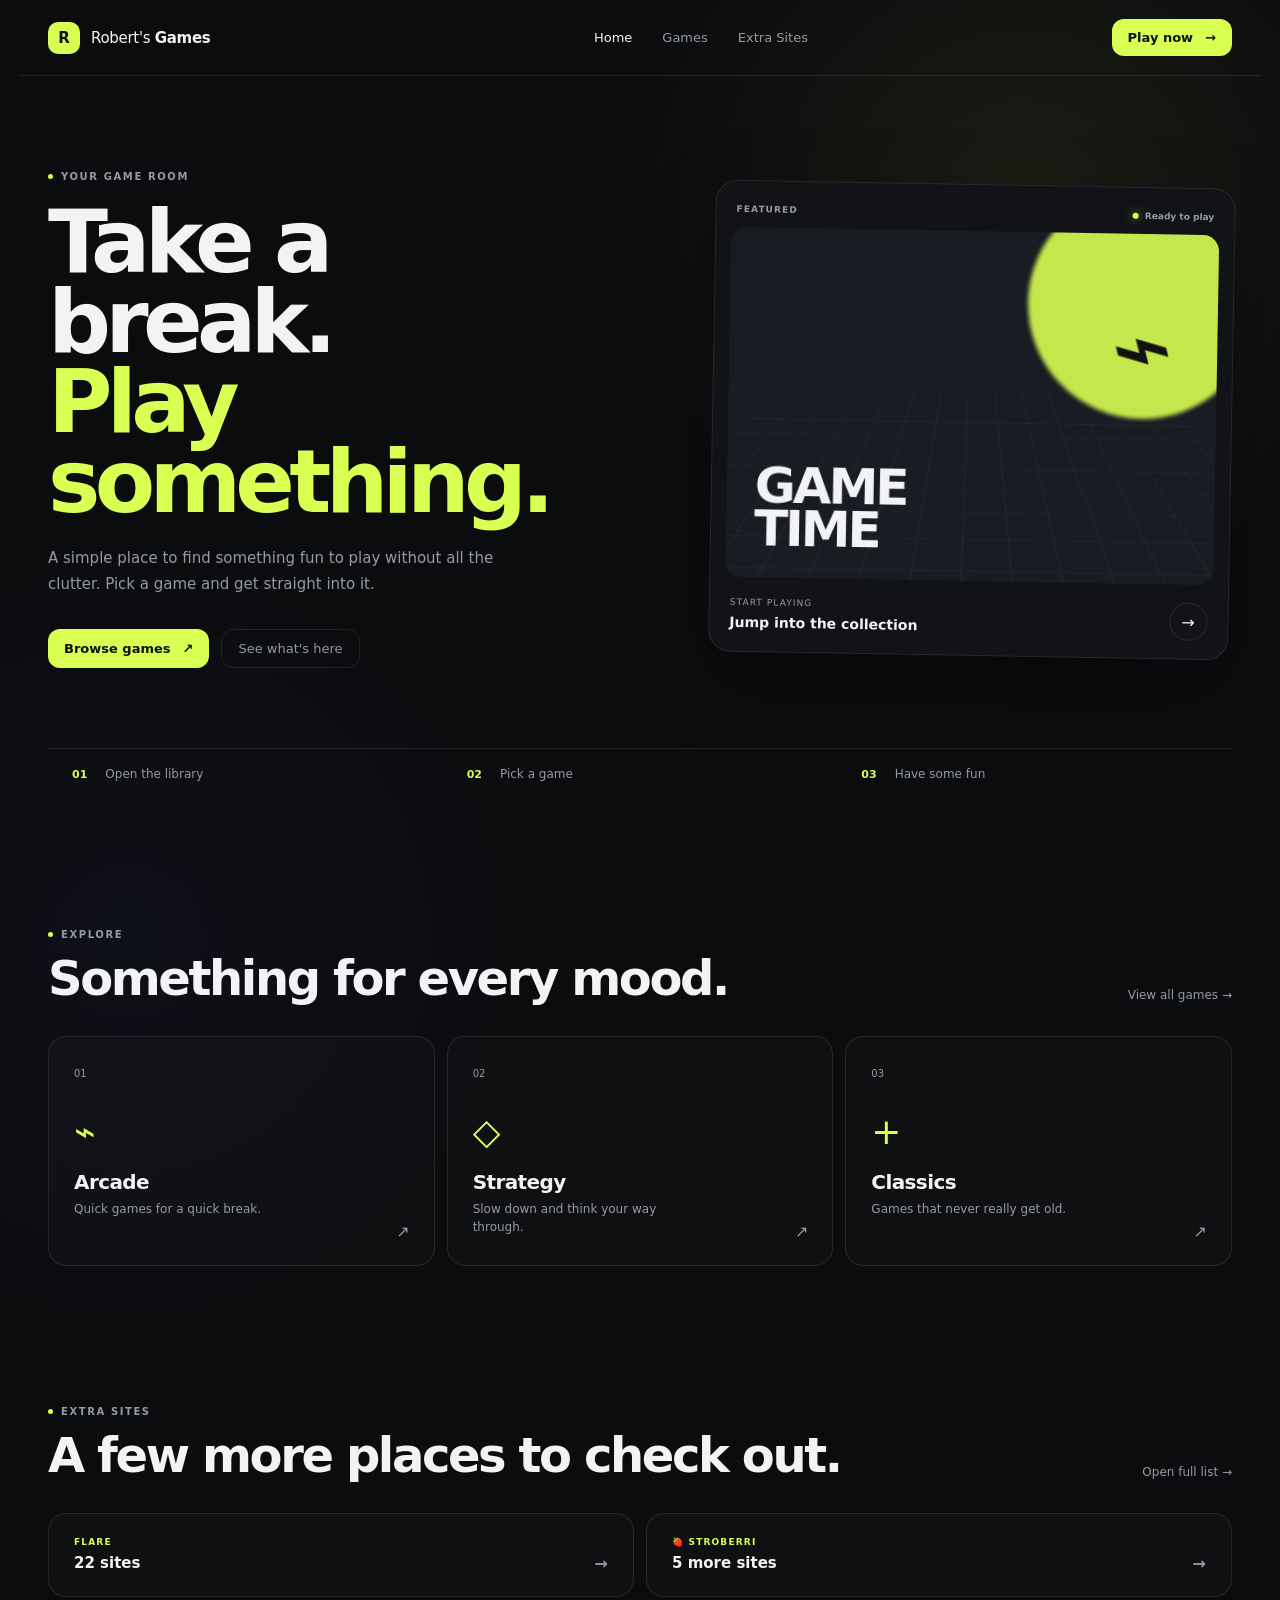
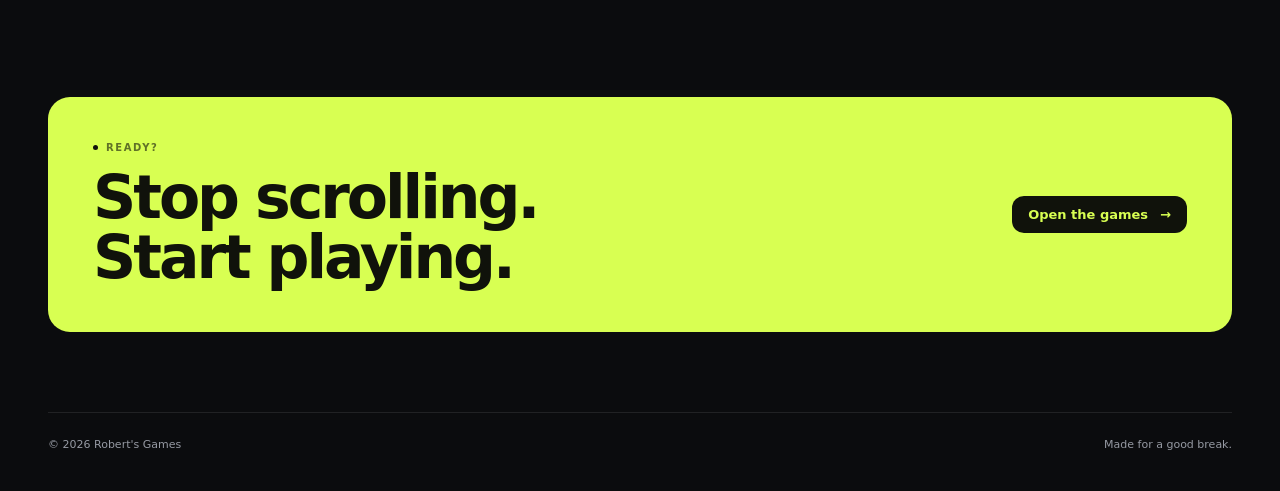
==== index.html @ c8af97b9 "Add files via upload" ====
<!DOCTYPE html>
<html lang="en">
<head>
  <meta charset="UTF-8">
  <meta name="viewport" content="width=device-width, initial-scale=1.0">
  <meta name="description" content="Robert's Games — a clean, modern place to play.">
  <title>Robert's Games</title>
  <link rel="stylesheet" href="style.css">
  <script>
    (() => {
      const theme = localStorage.getItem("siteTheme") || "dark";
      document.documentElement.dataset.theme = theme;
    })();
  </script>
</head>
<body>
  <header class="topbar">
    <a class="brand" href="index.html" aria-label="Robert's Games home">
      <span class="brand-mark">R</span>
      <span>Robert's <b>Games</b></span>
    </a>

    <nav class="nav">
      <a class="active" href="index.html">Home</a>
      <a href="games.html">Games</a>
      <a href="extra-sites.html">Extra Sites</a>
    </nav>

    <a class="nav-button" href="games.html">
      Play now <span>→</span>
    </a>
  </header>

  <main>
    <section class="hero">
      <div class="hero-copy">
        <div class="eyebrow"><span></span> YOUR GAME ROOM</div>
        <h1>Take a break.<br><em>Play something.</em></h1>
        <p class="hero-text">
          A simple place to find something fun to play without all the clutter.
          Pick a game and get straight into it.
        </p>
        <div class="hero-actions">
          <a class="primary-button" href="games.html">Browse games <span>↗</span></a>
          <a class="secondary-button" href="#featured">See what's here</a>
        </div>
      </div>

      <div class="hero-card">
        <div class="card-top">
          <span>FEATURED</span>
          <span class="status"><i></i> Ready to play</span>
        </div>
        <div class="game-art">
          <div class="art-grid"></div>
          <div class="controller">⌁</div>
          <div class="art-title">GAME<br>TIME</div>
        </div>
        <div class="featured-bottom">
          <div>
            <small>START PLAYING</small>
            <strong>Jump into the collection</strong>
          </div>
          <a href="games.html" aria-label="Open games">→</a>
        </div>
      </div>
    </section>

    <section class="stats">
      <div><strong>01</strong><span>Open the library</span></div>
      <div><strong>02</strong><span>Pick a game</span></div>
      <div><strong>03</strong><span>Have some fun</span></div>
    </section>

    <section id="featured" class="section">
      <div class="section-heading">
        <div>
          <div class="eyebrow"><span></span> EXPLORE</div>
          <h2>Something for every mood.</h2>
        </div>
        <a href="games.html" class="text-link">View all games →</a>
      </div>

      <div class="category-grid">
        <a class="category-card" href="games.html">
          <span class="category-number">01</span>
          <div class="category-icon">⌁</div>
          <h3>Arcade</h3>
          <p>Quick games for a quick break.</p>
          <span class="arrow">↗</span>
        </a>
        <a class="category-card" href="games.html">
          <span class="category-number">02</span>
          <div class="category-icon">◇</div>
          <h3>Strategy</h3>
          <p>Slow down and think your way through.</p>
          <span class="arrow">↗</span>
        </a>
        <a class="category-card" href="games.html">
          <span class="category-number">03</span>
          <div class="category-icon">+</div>
          <h3>Classics</h3>
          <p>Games that never really get old.</p>
          <span class="arrow">↗</span>
        </a>
      </div>
    </section>


    <section class="section extra-section">
      <div class="section-heading">
        <div>
          <div class="eyebrow"><span></span> EXTRA SITES</div>
          <h2>A few more places to check out.</h2>
        </div>
        <a href="extra-sites.html" class="text-link">Open full list →</a>
      </div>

      <div class="site-strip">
        <a class="site-mini" href="extra-sites.html">
          <span>FLARE</span><strong>22 sites</strong><b>→</b>
        </a>
        <a class="site-mini" href="extra-sites.html">
          <span>🍓 STROBERRI</span><strong>5 more sites</strong><b>→</b>
        </a>
      </div>
    </section>

    <section class="callout">
      <div>
        <div class="eyebrow"><span></span> READY?</div>
        <h2>Stop scrolling.<br>Start playing.</h2>
      </div>
      <a class="primary-button" href="games.html">Open the games <span>→</span></a>
    </section>
  </main>

  <footer>
    <span>© <span id="year"></span> Robert's Games</span>
    <span>Made for a good break.</span>
  </footer>

  <script src="script.js"></script>
</body>
</html>
---- style.css ----
:root {
  --bg: #0b0c0e;
  --panel: #111317;
  --panel-2: #16181d;
  --text: #f2f3f5;
  --muted: #969aa3;
  --line: rgba(255,255,255,.09);
  --accent: #d8ff52;
  --accent-text: #10120b;
  --radius: 22px;
}

* { box-sizing: border-box; }

html { scroll-behavior: smooth; }

body {
  margin: 0;
  min-height: 100vh;
  background:
    radial-gradient(circle at 80% 10%, rgba(216,255,82,.07), transparent 25rem),
    radial-gradient(circle at 10% 45%, rgba(100,110,255,.045), transparent 25rem),
    var(--bg);
  color: var(--text);
  font-family: Inter, ui-sans-serif, system-ui, -apple-system, BlinkMacSystemFont, "Segoe UI", sans-serif;
  -webkit-font-smoothing: antialiased;
}

a { color: inherit; text-decoration: none; }

.topbar {
  height: 76px;
  max-width: 1240px;
  margin: 0 auto;
  padding: 0 28px;
  display: flex;
  align-items: center;
  justify-content: space-between;
  border-bottom: 1px solid var(--line);
}

.brand {
  display: flex;
  align-items: center;
  gap: 11px;
  font-size: 15px;
  letter-spacing: -.02em;
}

.brand b { font-weight: 700; }

.brand-mark {
  width: 32px;
  height: 32px;
  display: grid;
  place-items: center;
  border-radius: 10px;
  background: var(--accent);
  color: var(--accent-text);
  font-weight: 900;
}

.nav { display: flex; gap: 30px; margin-left: 80px; }

.nav a {
  color: var(--muted);
  font-size: 13px;
  transition: color .2s ease;
}

.nav a:hover, .nav a.active { color: var(--text); }

.nav-button, .primary-button {
  display: inline-flex;
  align-items: center;
  gap: 12px;
  padding: 11px 16px;
  border-radius: 12px;
  background: var(--accent);
  color: var(--accent-text);
  font-size: 13px;
  font-weight: 750;
  transition: transform .2s ease, filter .2s ease;
}

.nav-button:hover, .primary-button:hover {
  transform: translateY(-2px);
  filter: brightness(1.05);
}

.hero {
  max-width: 1240px;
  margin: 0 auto;
  padding: 95px 28px 80px;
  display: grid;
  grid-template-columns: 1.05fr .95fr;
  gap: 90px;
  align-items: center;
}

.eyebrow {
  display: flex;
  align-items: center;
  gap: 8px;
  color: var(--muted);
  font-size: 10px;
  font-weight: 800;
  letter-spacing: .16em;
}

.eyebrow span {
  width: 5px;
  height: 5px;
  border-radius: 50%;
  background: var(--accent);
}

h1 {
  margin: 20px 0 24px;
  font-size: clamp(52px, 7vw, 88px);
  line-height: .91;
  letter-spacing: -.065em;
  font-weight: 800;
}

h1 em {
  color: var(--accent);
  font-style: normal;
}

.hero-text {
  max-width: 480px;
  color: var(--muted);
  line-height: 1.7;
  font-size: 15px;
}

.hero-actions {
  display: flex;
  gap: 12px;
  margin-top: 32px;
  flex-wrap: wrap;
}

.secondary-button {
  display: inline-flex;
  align-items: center;
  padding: 11px 16px;
  border: 1px solid var(--line);
  border-radius: 12px;
  color: var(--muted);
  font-size: 13px;
  transition: border-color .2s ease, color .2s ease;
}

.secondary-button:hover { border-color: rgba(255,255,255,.2); color: var(--text); }

.hero-card {
  background: var(--panel);
  border: 1px solid var(--line);
  border-radius: var(--radius);
  padding: 15px;
  box-shadow: 0 30px 80px rgba(0,0,0,.28);
  transform: rotate(1deg);
  transition: transform .4s ease;
}

.hero-card:hover { transform: rotate(0deg) translateY(-4px); }

.card-top {
  display: flex;
  justify-content: space-between;
  padding: 8px 5px 13px;
  color: var(--muted);
  font-size: 9px;
  font-weight: 800;
  letter-spacing: .12em;
}

.status { display: flex; align-items: center; gap: 6px; letter-spacing: 0; font-weight: 600; }

.status i {
  width: 6px; height: 6px; border-radius: 50%;
  background: var(--accent);
  box-shadow: 0 0 10px rgba(216,255,82,.6);
}

.game-art {
  height: 350px;
  border-radius: 16px;
  overflow: hidden;
  position: relative;
  background: #191c22;
  display: flex;
  align-items: flex-end;
  padding: 28px;
}

.art-grid {
  position: absolute; inset: 0;
  background-image:
    linear-gradient(rgba(255,255,255,.05) 1px, transparent 1px),
    linear-gradient(90deg, rgba(255,255,255,.05) 1px, transparent 1px);
  background-size: 34px 34px;
  transform: perspective(400px) rotateX(45deg) scale(1.5);
  transform-origin: bottom;
  opacity: .6;
}

.game-art::before {
  content: "";
  position: absolute;
  width: 230px; height: 230px;
  border-radius: 50%;
  right: -40px; top: -45px;
  background: var(--accent);
  filter: blur(2px);
  opacity: .9;
}

.controller {
  position: absolute;
  right: 45px;
  top: 55px;
  font-size: 100px;
  font-weight: 100;
  color: #111;
  transform: rotate(-15deg);
}

.art-title {
  position: relative;
  z-index: 2;
  font-size: 50px;
  line-height: .85;
  font-weight: 900;
  letter-spacing: -.06em;
}

.featured-bottom {
  display: flex;
  align-items: center;
  justify-content: space-between;
  padding: 18px 5px 3px;
}

.featured-bottom small {
  display: block;
  color: var(--muted);
  font-size: 9px;
  letter-spacing: .12em;
  margin-bottom: 5px;
}

.featured-bottom strong { font-size: 14px; }

.featured-bottom > a {
  width: 38px; height: 38px;
  display: grid; place-items: center;
  border: 1px solid var(--line);
  border-radius: 50%;
  transition: background .2s ease;
}

.featured-bottom > a:hover { background: var(--accent); color: var(--accent-text); }

.stats {
  max-width: 1184px;
  margin: 0 auto;
  padding: 0 0 90px;
  display: grid;
  grid-template-columns: repeat(3, 1fr);
}

.stats div {
  padding: 18px 24px;
  border-top: 1px solid var(--line);
  display: flex;
  align-items: center;
  gap: 18px;
}

.stats strong { color: var(--accent); font-size: 11px; }
.stats span { color: var(--muted); font-size: 12px; }

.section {
  max-width: 1184px;
  margin: 0 auto;
  padding: 40px 0 100px;
}

.section-heading {
  display: flex;
  align-items: flex-end;
  justify-content: space-between;
  margin-bottom: 34px;
}

h2 {
  margin: 14px 0 0;
  font-size: clamp(30px, 4vw, 48px);
  letter-spacing: -.05em;
  line-height: 1;
}

.text-link { color: var(--muted); font-size: 12px; }
.text-link:hover { color: var(--text); }

.category-grid {
  display: grid;
  grid-template-columns: repeat(3, 1fr);
  gap: 12px;
}

.category-card {
  min-height: 230px;
  position: relative;
  padding: 25px;
  border: 1px solid var(--line);
  border-radius: 18px;
  background: rgba(255,255,255,.018);
  transition: transform .25s ease, background .25s ease, border-color .25s ease;
}

.category-card:hover {
  transform: translateY(-5px);
  background: var(--panel);
  border-color: rgba(216,255,82,.22);
}

.category-number { color: var(--muted); font-size: 10px; }

.category-icon {
  margin-top: 30px;
  font-size: 36px;
  color: var(--accent);
}

.category-card h3 { margin: 18px 0 6px; font-size: 20px; letter-spacing: -.03em; }
.category-card p { margin: 0; color: var(--muted); font-size: 12px; line-height: 1.5; max-width: 220px; }

.arrow { position: absolute; right: 24px; bottom: 24px; color: var(--muted); }

.callout {
  max-width: 1184px;
  margin: 0 auto 80px;
  padding: 45px;
  border-radius: var(--radius);
  background: var(--accent);
  color: var(--accent-text);
  display: flex;
  align-items: center;
  justify-content: space-between;
}

.callout .eyebrow { color: rgba(16,18,11,.6); }
.callout .eyebrow span { background: var(--accent-text); }
.callout h2 { font-size: clamp(35px, 5vw, 60px); }
.callout .primary-button { background: var(--accent-text); color: var(--accent); }

footer {
  max-width: 1184px;
  margin: 0 auto;
  padding: 25px 0 40px;
  border-top: 1px solid var(--line);
  display: flex;
  justify-content: space-between;
  color: var(--muted);
  font-size: 11px;
}

@media (max-width: 900px) {
  .hero { grid-template-columns: 1fr; gap: 45px; padding-top: 65px; }
  .nav { margin-left: 0; }
  .hero-card { max-width: 600px; }
  .section, .callout, footer, .stats { margin-left: 20px; margin-right: 20px; }
}

@media (max-width: 620px) {
  .topbar { padding: 0 18px; }
  .nav { display: none; }
  .hero { padding: 55px 20px 60px; }
  h1 { font-size: 54px; }
  .game-art { height: 270px; }
  .art-title { font-size: 40px; }
  .stats { grid-template-columns: 1fr; padding-bottom: 50px; }
  .category-grid { grid-template-columns: 1fr; }
  .section { padding-bottom: 65px; }
  .section-heading { align-items: flex-start; gap: 20px; flex-direction: column; }
  .callout { margin-bottom: 50px; padding: 30px; flex-direction: column; align-items: flex-start; gap: 30px; }
  footer { margin: 0 20px; gap: 20px; flex-direction: column; }
}


.site-strip {
  display: grid;
  grid-template-columns: repeat(2, 1fr);
  gap: 12px;
}

.site-mini {
  padding: 23px 25px;
  border: 1px solid var(--line);
  border-radius: 18px;
  background: rgba(255,255,255,.018);
  display: grid;
  grid-template-columns: 1fr auto;
  gap: 7px;
  transition: .25s ease;
}

.site-mini:hover {
  background: var(--panel);
  border-color: rgba(216,255,82,.22);
  transform: translateY(-3px);
}

.site-mini span {
  grid-column: 1 / -1;
  color: var(--accent);
  font-size: 9px;
  font-weight: 800;
  letter-spacing: .13em;
}

.site-mini strong { font-size: 15px; }
.site-mini b { align-self: center; color: var(--muted); }

.sites-head {
  width: min(1184px, calc(100% - 40px));
  margin: 0 auto;
  padding: 75px 0 50px;
}

.sites-head h1 {
  margin: 20px 0;
  font-size: clamp(48px, 7vw, 78px);
}

.sites-head h1 em { color: var(--accent); font-style: normal; }
.sites-head p { margin: 0; color: var(--muted); font-size: 14px; line-height: 1.7; }

.sites-wrap {
  width: min(1184px, calc(100% - 40px));
  margin: 0 auto 35px;
}

.sites-label {
  padding: 0 3px 13px;
  display: flex;
  justify-content: space-between;
  color: var(--muted);
  font-size: 9px;
  font-weight: 800;
  letter-spacing: .14em;
  border-bottom: 1px solid var(--line);
}

.sites-grid {
  display: grid;
  grid-template-columns: repeat(3, 1fr);
  gap: 10px;
  margin-top: 12px;
}

.site-card {
  min-height: 105px;
  padding: 18px;
  border: 1px solid var(--line);
  border-radius: 16px;
  background: rgba(255,255,255,.018);
  display: grid;
  grid-template-columns: auto 1fr auto;
  align-items: center;
  gap: 12px;
  transition: transform .22s ease, background .22s ease, border-color .22s ease;
}

.site-card:hover {
  transform: translateY(-3px);
  background: var(--panel);
  border-color: rgba(216,255,82,.25);
}

.site-index { color: var(--accent); font-size: 10px; font-weight: 800; }
.site-host { color: var(--text); font-size: 12px; overflow-wrap: anywhere; }
.site-card b { color: var(--muted); font-size: 15px; }

.sites-back {
  width: min(1184px, calc(100% - 40px));
  margin: 0 auto;
  padding-bottom: 65px;
}

.sites-back a { color: var(--muted); font-size: 12px; }
.sites-back a:hover { color: var(--text); }

@media (max-width: 900px) {
  .sites-grid { grid-template-columns: repeat(2, 1fr); }
}

@media (max-width: 620px) {
  .site-strip, .sites-grid { grid-template-columns: 1fr; }
  .sites-head { padding-top: 50px; }
}
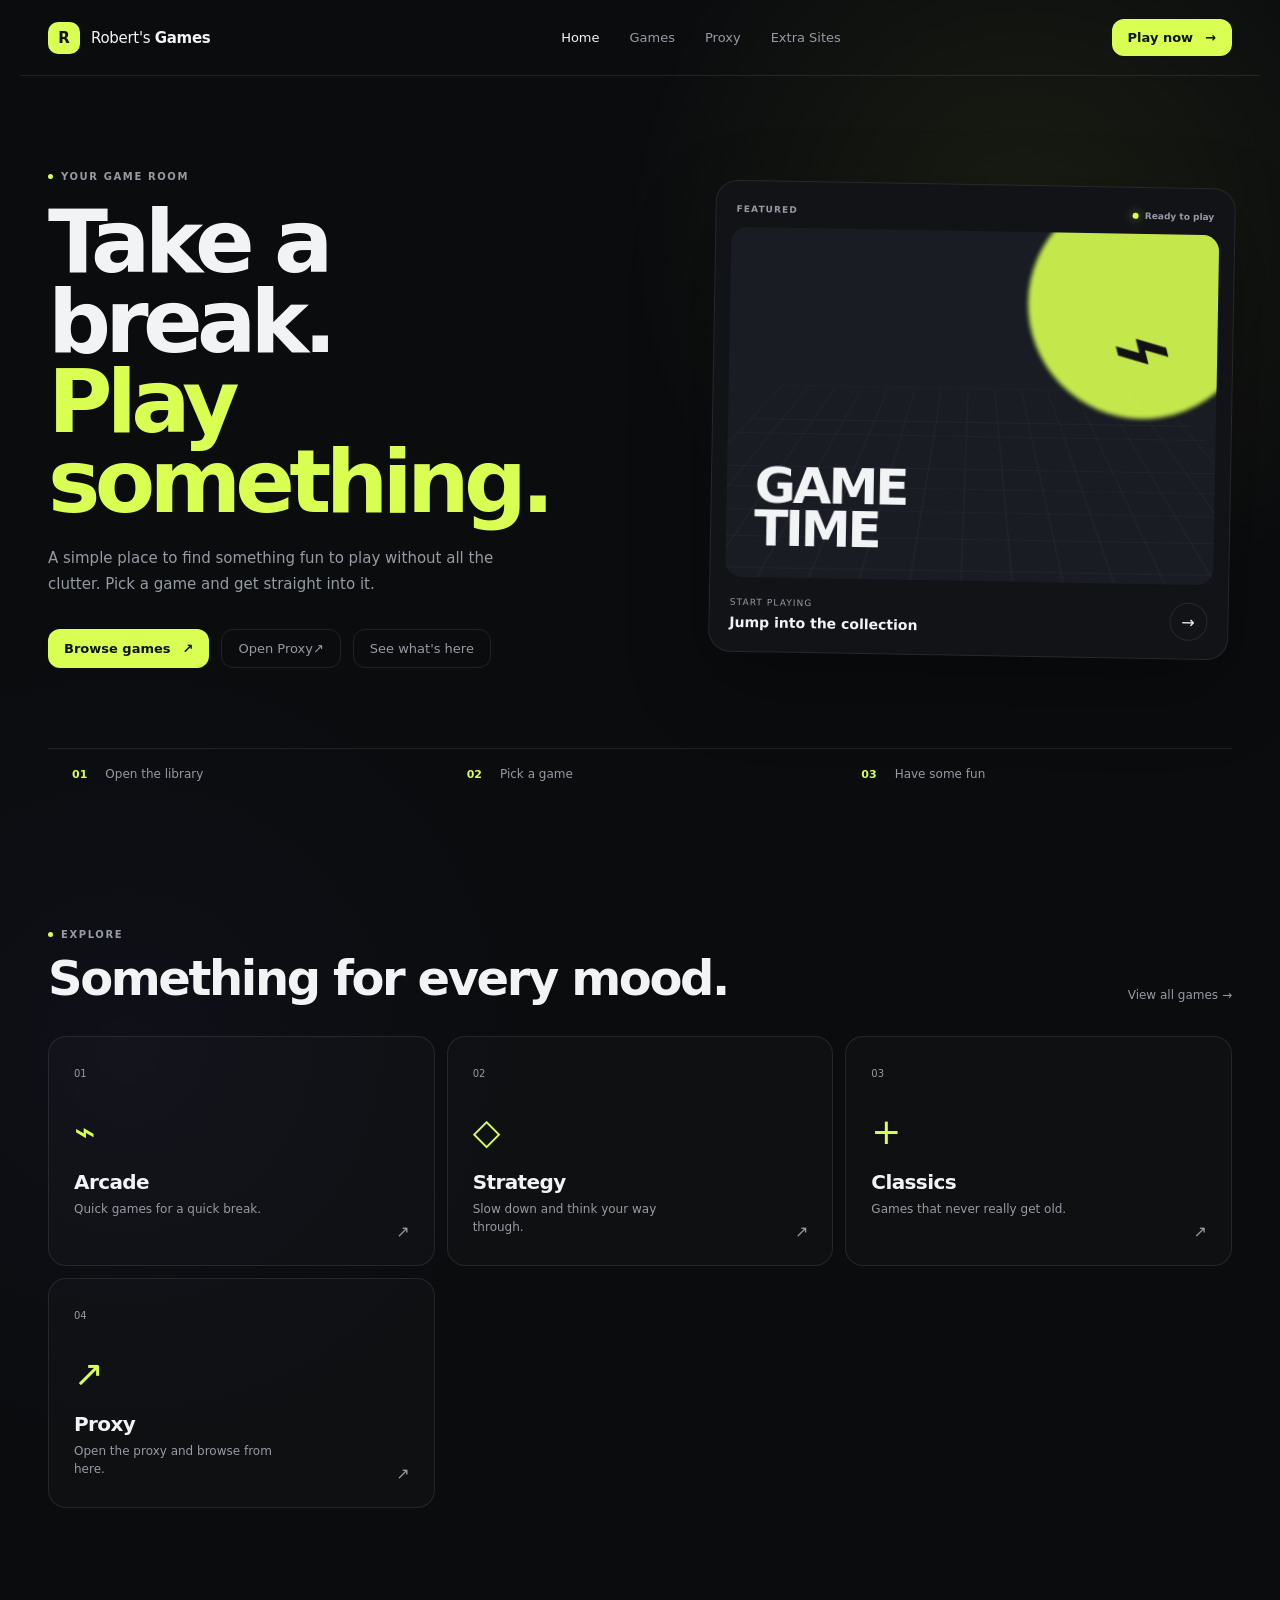
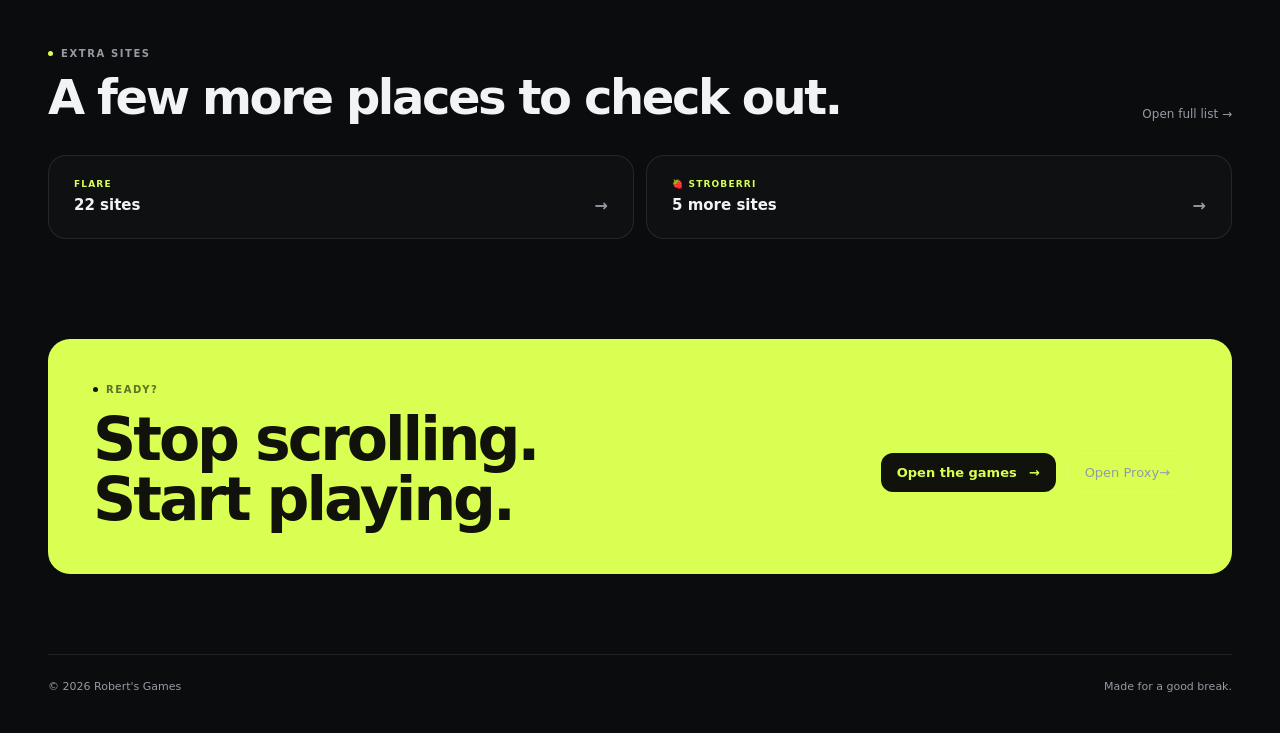
==== commit 530e47d4: "Update index.html" ====
--- a/index.html
+++ b/index.html
@@ -6,6 +6,7 @@
   <meta name="description" content="Robert's Games — a clean, modern place to play.">
   <title>Robert's Games</title>
   <link rel="stylesheet" href="style.css">
+
   <script>
     (() => {
       const theme = localStorage.getItem("siteTheme") || "dark";
@@ -13,8 +14,11 @@
     })();
   </script>
 </head>
+
 <body>
+
   <header class="topbar">
+
     <a class="brand" href="index.html" aria-label="Robert's Games home">
       <span class="brand-mark">R</span>
       <span>Robert's <b>Games</b></span>
@@ -23,123 +27,363 @@
     <nav class="nav">
       <a class="active" href="index.html">Home</a>
       <a href="games.html">Games</a>
+      <a href="proxybase.html">Proxy</a>
       <a href="extra-sites.html">Extra Sites</a>
     </nav>
 
     <a class="nav-button" href="games.html">
       Play now <span>→</span>
     </a>
+
   </header>
 
+
   <main>
+
+    <!-- HERO -->
     <section class="hero">
+
       <div class="hero-copy">
-        <div class="eyebrow"><span></span> YOUR GAME ROOM</div>
-        <h1>Take a break.<br><em>Play something.</em></h1>
+
+        <div class="eyebrow">
+          <span></span> YOUR GAME ROOM
+        </div>
+
+        <h1>
+          Take a break.<br>
+          <em>Play something.</em>
+        </h1>
+
         <p class="hero-text">
           A simple place to find something fun to play without all the clutter.
           Pick a game and get straight into it.
         </p>
+
         <div class="hero-actions">
-          <a class="primary-button" href="games.html">Browse games <span>↗</span></a>
-          <a class="secondary-button" href="#featured">See what's here</a>
-        </div>
-      </div>
+
+          <a class="primary-button" href="games.html">
+            Browse games <span>↗</span>
+          </a>
+
+          <a class="secondary-button" href="proxybase.html">
+            Open Proxy <span>↗</span>
+          </a>
+
+          <a class="secondary-button" href="#featured">
+            See what's here
+          </a>
+
+        </div>
+
+      </div>
+
 
       <div class="hero-card">
+
         <div class="card-top">
           <span>FEATURED</span>
-          <span class="status"><i></i> Ready to play</span>
-        </div>
+
+          <span class="status">
+            <i></i> Ready to play
+          </span>
+        </div>
+
         <div class="game-art">
+
           <div class="art-grid"></div>
-          <div class="controller">⌁</div>
-          <div class="art-title">GAME<br>TIME</div>
-        </div>
+
+          <div class="controller">
+            ⌁
+          </div>
+
+          <div class="art-title">
+            GAME<br>TIME
+          </div>
+
+        </div>
+
         <div class="featured-bottom">
+
           <div>
             <small>START PLAYING</small>
             <strong>Jump into the collection</strong>
           </div>
-          <a href="games.html" aria-label="Open games">→</a>
-        </div>
-      </div>
-    </section>
-
+
+          <a href="games.html" aria-label="Open games">
+            →
+          </a>
+
+        </div>
+
+      </div>
+
+    </section>
+
+
+    <!-- STATS -->
     <section class="stats">
-      <div><strong>01</strong><span>Open the library</span></div>
-      <div><strong>02</strong><span>Pick a game</span></div>
-      <div><strong>03</strong><span>Have some fun</span></div>
-    </section>
-
+
+      <div>
+        <strong>01</strong>
+        <span>Open the library</span>
+      </div>
+
+      <div>
+        <strong>02</strong>
+        <span>Pick a game</span>
+      </div>
+
+      <div>
+        <strong>03</strong>
+        <span>Have some fun</span>
+      </div>
+
+    </section>
+
+
+    <!-- EXPLORE -->
     <section id="featured" class="section">
+
       <div class="section-heading">
+
         <div>
-          <div class="eyebrow"><span></span> EXPLORE</div>
-          <h2>Something for every mood.</h2>
-        </div>
-        <a href="games.html" class="text-link">View all games →</a>
-      </div>
+
+          <div class="eyebrow">
+            <span></span> EXPLORE
+          </div>
+
+          <h2>
+            Something for every mood.
+          </h2>
+
+        </div>
+
+        <a href="games.html" class="text-link">
+          View all games →
+        </a>
+
+      </div>
+
 
       <div class="category-grid">
+
         <a class="category-card" href="games.html">
-          <span class="category-number">01</span>
-          <div class="category-icon">⌁</div>
-          <h3>Arcade</h3>
-          <p>Quick games for a quick break.</p>
-          <span class="arrow">↗</span>
-        </a>
+
+          <span class="category-number">
+            01
+          </span>
+
+          <div class="category-icon">
+            ⌁
+          </div>
+
+          <h3>
+            Arcade
+          </h3>
+
+          <p>
+            Quick games for a quick break.
+          </p>
+
+          <span class="arrow">
+            ↗
+          </span>
+
+        </a>
+
+
         <a class="category-card" href="games.html">
-          <span class="category-number">02</span>
-          <div class="category-icon">◇</div>
-          <h3>Strategy</h3>
-          <p>Slow down and think your way through.</p>
-          <span class="arrow">↗</span>
-        </a>
+
+          <span class="category-number">
+            02
+          </span>
+
+          <div class="category-icon">
+            ◇
+          </div>
+
+          <h3>
+            Strategy
+          </h3>
+
+          <p>
+            Slow down and think your way through.
+          </p>
+
+          <span class="arrow">
+            ↗
+          </span>
+
+        </a>
+
+
         <a class="category-card" href="games.html">
-          <span class="category-number">03</span>
-          <div class="category-icon">+</div>
-          <h3>Classics</h3>
-          <p>Games that never really get old.</p>
-          <span class="arrow">↗</span>
-        </a>
-      </div>
-    </section>
-
-
+
+          <span class="category-number">
+            03
+          </span>
+
+          <div class="category-icon">
+            +
+          </div>
+
+          <h3>
+            Classics
+          </h3>
+
+          <p>
+            Games that never really get old.
+          </p>
+
+          <span class="arrow">
+            ↗
+          </span>
+
+        </a>
+
+
+        <!-- PROXY CARD -->
+        <a class="category-card" href="proxybase.html">
+
+          <span class="category-number">
+            04
+          </span>
+
+          <div class="category-icon">
+            ↗
+          </div>
+
+          <h3>
+            Proxy
+          </h3>
+
+          <p>
+            Open the proxy and browse from here.
+          </p>
+
+          <span class="arrow">
+            ↗
+          </span>
+
+        </a>
+
+      </div>
+
+    </section>
+
+
+    <!-- EXTRA SITES -->
     <section class="section extra-section">
+
       <div class="section-heading">
+
         <div>
-          <div class="eyebrow"><span></span> EXTRA SITES</div>
-          <h2>A few more places to check out.</h2>
-        </div>
-        <a href="extra-sites.html" class="text-link">Open full list →</a>
-      </div>
+
+          <div class="eyebrow">
+            <span></span> EXTRA SITES
+          </div>
+
+          <h2>
+            A few more places to check out.
+          </h2>
+
+        </div>
+
+        <a href="extra-sites.html" class="text-link">
+          Open full list →
+        </a>
+
+      </div>
+
 
       <div class="site-strip">
+
         <a class="site-mini" href="extra-sites.html">
-          <span>FLARE</span><strong>22 sites</strong><b>→</b>
-        </a>
+
+          <span>
+            FLARE
+          </span>
+
+          <strong>
+            22 sites
+          </strong>
+
+          <b>
+            →
+          </b>
+
+        </a>
+
+
         <a class="site-mini" href="extra-sites.html">
-          <span>🍓 STROBERRI</span><strong>5 more sites</strong><b>→</b>
-        </a>
-      </div>
-    </section>
-
+
+          <span>
+            🍓 STROBERRI
+          </span>
+
+          <strong>
+            5 more sites
+          </strong>
+
+          <b>
+            →
+          </b>
+
+        </a>
+
+      </div>
+
+    </section>
+
+
+    <!-- CALL OUT -->
     <section class="callout">
+
       <div>
-        <div class="eyebrow"><span></span> READY?</div>
-        <h2>Stop scrolling.<br>Start playing.</h2>
-      </div>
-      <a class="primary-button" href="games.html">Open the games <span>→</span></a>
-    </section>
+
+        <div class="eyebrow">
+          <span></span> READY?
+        </div>
+
+        <h2>
+          Stop scrolling.<br>
+          Start playing.
+        </h2>
+
+      </div>
+
+
+      <div class="hero-actions">
+
+        <a class="primary-button" href="games.html">
+          Open the games <span>→</span>
+        </a>
+
+        <a class="secondary-button" href="proxybase.html">
+          Open Proxy <span>→</span>
+        </a>
+
+      </div>
+
+    </section>
+
   </main>
 
+
   <footer>
-    <span>© <span id="year"></span> Robert's Games</span>
-    <span>Made for a good break.</span>
+
+    <span>
+      © <span id="year"></span> Robert's Games
+    </span>
+
+    <span>
+      Made for a good break.
+    </span>
+
   </footer>
 
+
   <script src="script.js"></script>
+
 </body>
 </html>
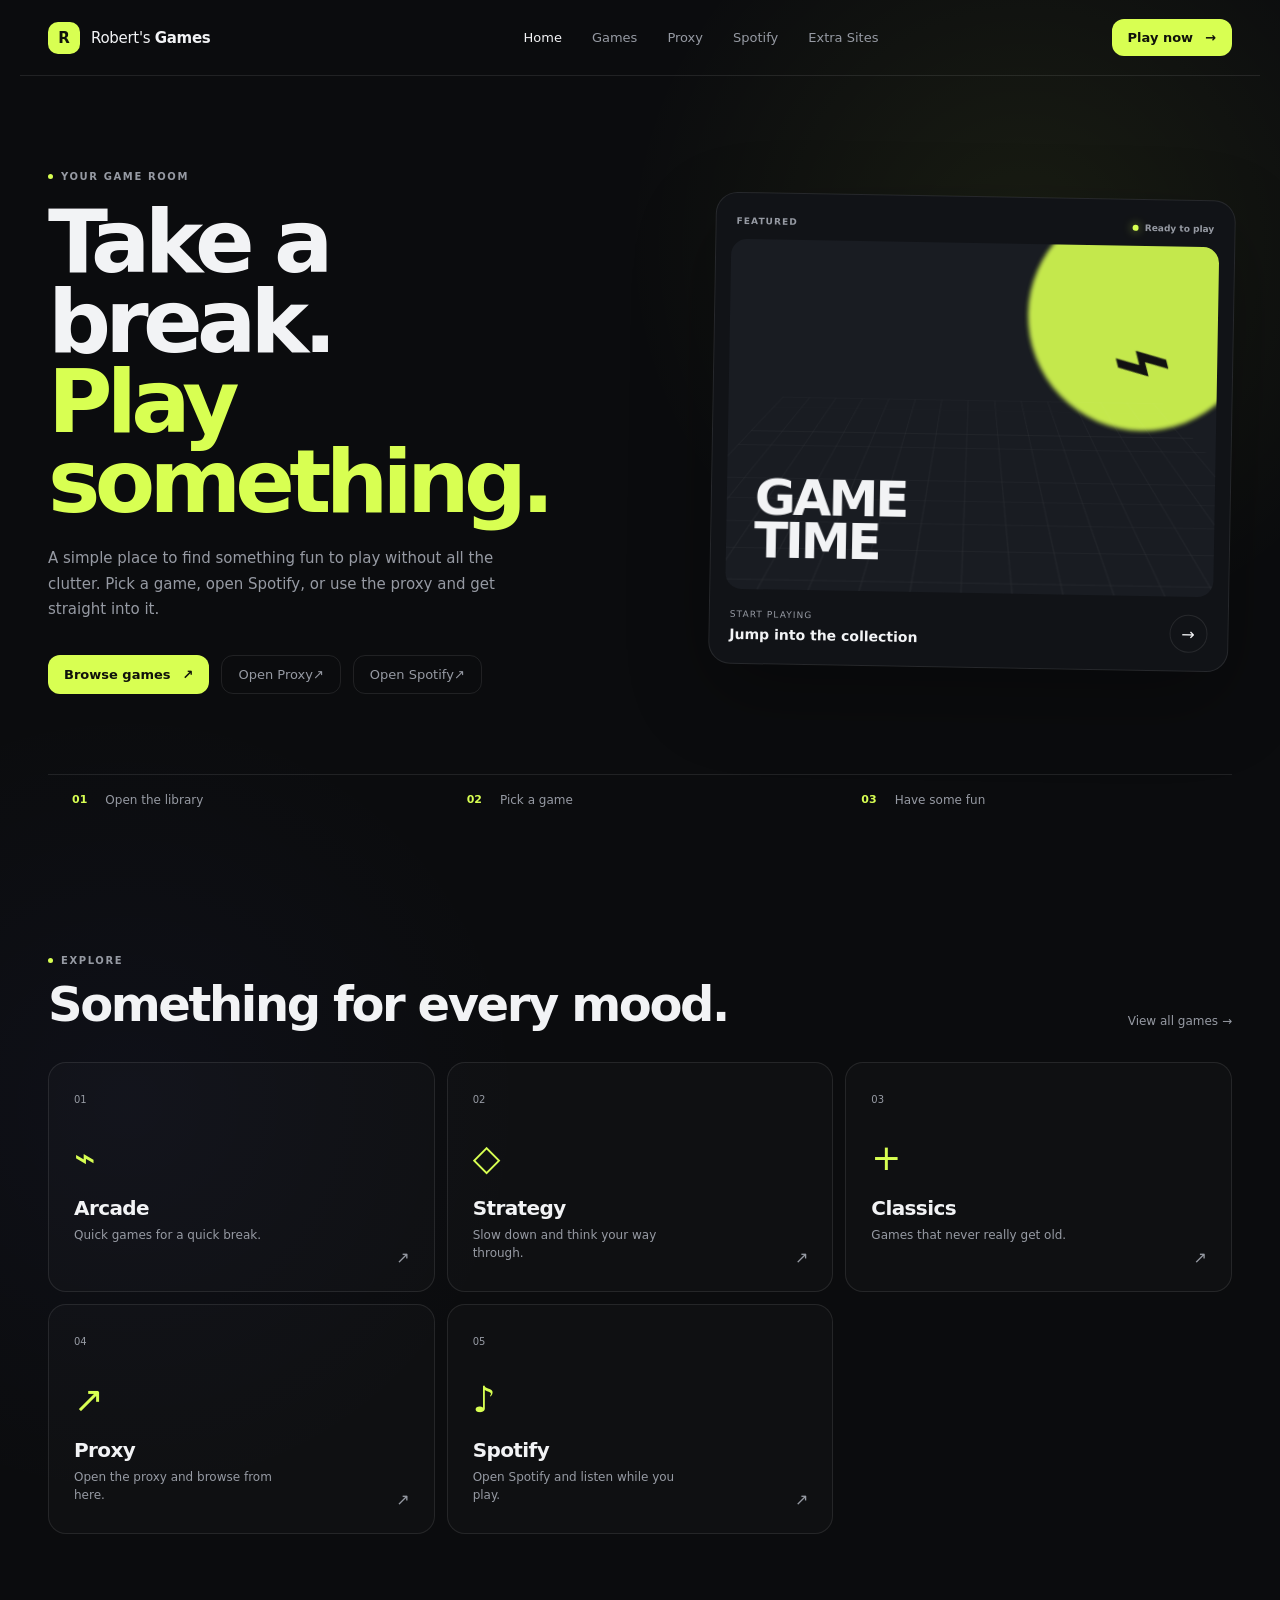
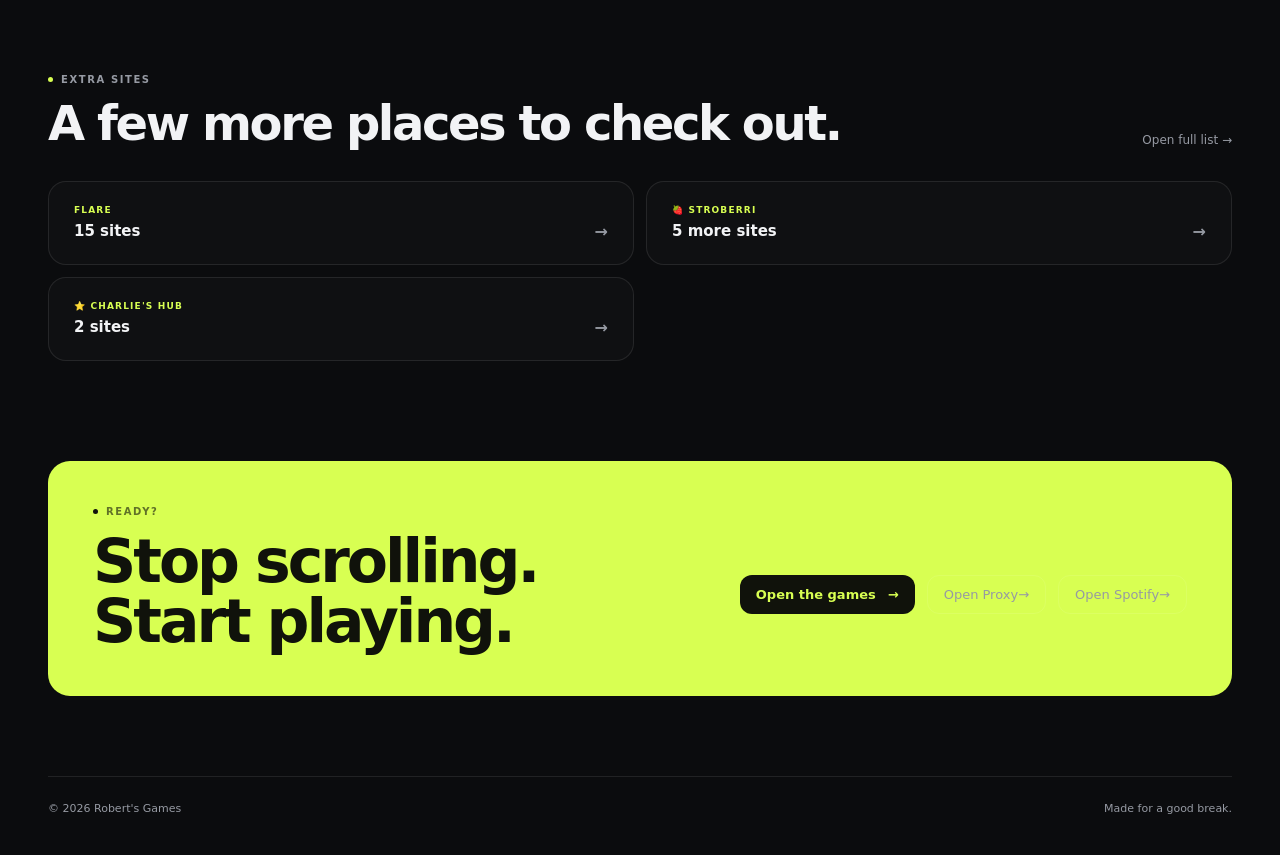
==== commit 015dad6a: "Add Spotify link and update related text" ====
--- a/index.html
+++ b/index.html
@@ -28,6 +28,7 @@
       <a class="active" href="index.html">Home</a>
       <a href="games.html">Games</a>
       <a href="proxybase.html">Proxy</a>
+      <a href="Spotify.html">Spotify</a>
       <a href="extra-sites.html">Extra Sites</a>
     </nav>
 
@@ -56,7 +57,7 @@
 
         <p class="hero-text">
           A simple place to find something fun to play without all the clutter.
-          Pick a game and get straight into it.
+          Pick a game, open Spotify, or use the proxy and get straight into it.
         </p>
 
         <div class="hero-actions">
@@ -69,8 +70,8 @@
             Open Proxy <span>↗</span>
           </a>
 
-          <a class="secondary-button" href="#featured">
-            See what's here
+          <a class="secondary-button" href="Spotify.html">
+            Open Spotify <span>↗</span>
           </a>
 
         </div>
@@ -167,6 +168,7 @@
 
       <div class="category-grid">
 
+        <!-- GAMES -->
         <a class="category-card" href="games.html">
 
           <span class="category-number">
@@ -192,6 +194,7 @@
         </a>
 
 
+        <!-- STRATEGY -->
         <a class="category-card" href="games.html">
 
           <span class="category-number">
@@ -217,6 +220,7 @@
         </a>
 
 
+        <!-- CLASSICS -->
         <a class="category-card" href="games.html">
 
           <span class="category-number">
@@ -242,7 +246,7 @@
         </a>
 
 
-        <!-- PROXY CARD -->
+        <!-- PROXY -->
         <a class="category-card" href="proxybase.html">
 
           <span class="category-number">
@@ -267,6 +271,32 @@
 
         </a>
 
+
+        <!-- SPOTIFY -->
+        <a class="category-card" href="Spotify.html">
+
+          <span class="category-number">
+            05
+          </span>
+
+          <div class="category-icon">
+            ♪
+          </div>
+
+          <h3>
+            Spotify
+          </h3>
+
+          <p>
+            Open Spotify and listen while you play.
+          </p>
+
+          <span class="arrow">
+            ↗
+          </span>
+
+        </a>
+
       </div>
 
     </section>
@@ -305,7 +335,7 @@
           </span>
 
           <strong>
-            22 sites
+            15 sites
           </strong>
 
           <b>
@@ -323,6 +353,23 @@
 
           <strong>
             5 more sites
+          </strong>
+
+          <b>
+            →
+          </b>
+
+        </a>
+
+
+        <a class="site-mini" href="extra-sites.html">
+
+          <span>
+            ⭐ CHARLIE'S HUB
+          </span>
+
+          <strong>
+            2 sites
           </strong>
 
           <b>
@@ -363,6 +410,10 @@
           Open Proxy <span>→</span>
         </a>
 
+        <a class="secondary-button" href="Spotify.html">
+          Open Spotify <span>→</span>
+        </a>
+
       </div>
 
     </section>
